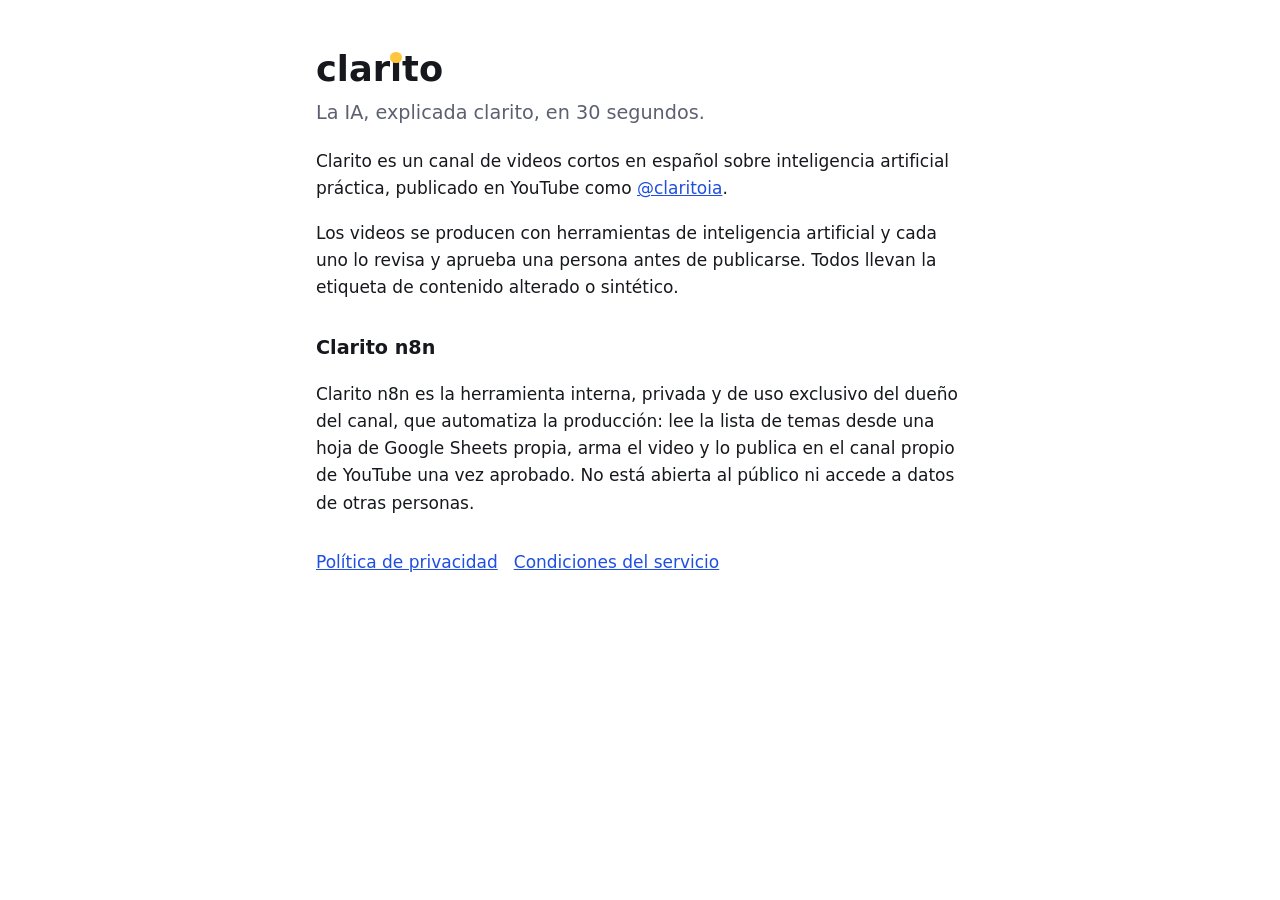
==== index.html @ ea17e061 "Add files via upload" ====
<!doctype html>
<html lang="es">
<head>
<meta charset="utf-8">
<meta name="viewport" content="width=device-width, initial-scale=1">
<title>Clarito</title>
<link rel="stylesheet" href="estilo.css">
</head>
<body>
<main>
  <h1>clar<span class="i">i</span>to</h1>
  <p class="promesa">La IA, explicada clarito, en 30 segundos.</p>
  <p>Clarito es un canal de videos cortos en español sobre inteligencia artificial práctica, publicado en YouTube como <a href="https://www.youtube.com/@claritoia">@claritoia</a>.</p>
  <p>Los videos se producen con herramientas de inteligencia artificial y cada uno lo revisa y aprueba una persona antes de publicarse. Todos llevan la etiqueta de contenido alterado o sintético.</p>
  <h2>Clarito n8n</h2>
  <p>Clarito n8n es la herramienta interna, privada y de uso exclusivo del dueño del canal, que automatiza la producción: lee la lista de temas desde una hoja de Google Sheets propia, arma el video y lo publica en el canal propio de YouTube una vez aprobado. No está abierta al público ni accede a datos de otras personas.</p>
  <nav>
    <a href="privacidad.html">Política de privacidad</a>
    <a href="condiciones.html">Condiciones del servicio</a>
  </nav>
</main>
</body>
</html>
---- estilo.css ----
:root { --azul: #1F4FE0; --ambar: #FFC53D; --tinta: #16181D; --fondo: #FFFFFF; --suave: #5B6170; }
@media (prefers-color-scheme: dark) { :root { --fondo: #16181D; --tinta: #F2F3F5; --suave: #A9AEB9; --azul: #7A9BFF; } }
* { box-sizing: border-box; }
body { margin: 0; background: var(--fondo); color: var(--tinta); font: 17px/1.6 "IBM Plex Sans", system-ui, -apple-system, "Segoe UI", sans-serif; }
main { max-width: 680px; margin: 0 auto; padding: 48px 16px 64px; }
h1 { font-size: 2.2rem; line-height: 1.2; margin: 0 0 8px; }
h2 { font-size: 1.2rem; margin: 32px 0 8px; }
a { color: var(--azul); }
.i { position: relative; }
.i::after { content: ""; position: absolute; left: 50%; top: 0.12em; width: 0.32em; height: 0.32em; margin-left: -0.16em; border-radius: 50%; background: var(--ambar); }
.promesa { font-size: 1.2rem; color: var(--suave); margin-top: 0; }
.fecha { color: var(--suave); margin-top: 0; }
nav { display: flex; flex-wrap: wrap; gap: 16px; margin-top: 32px; }
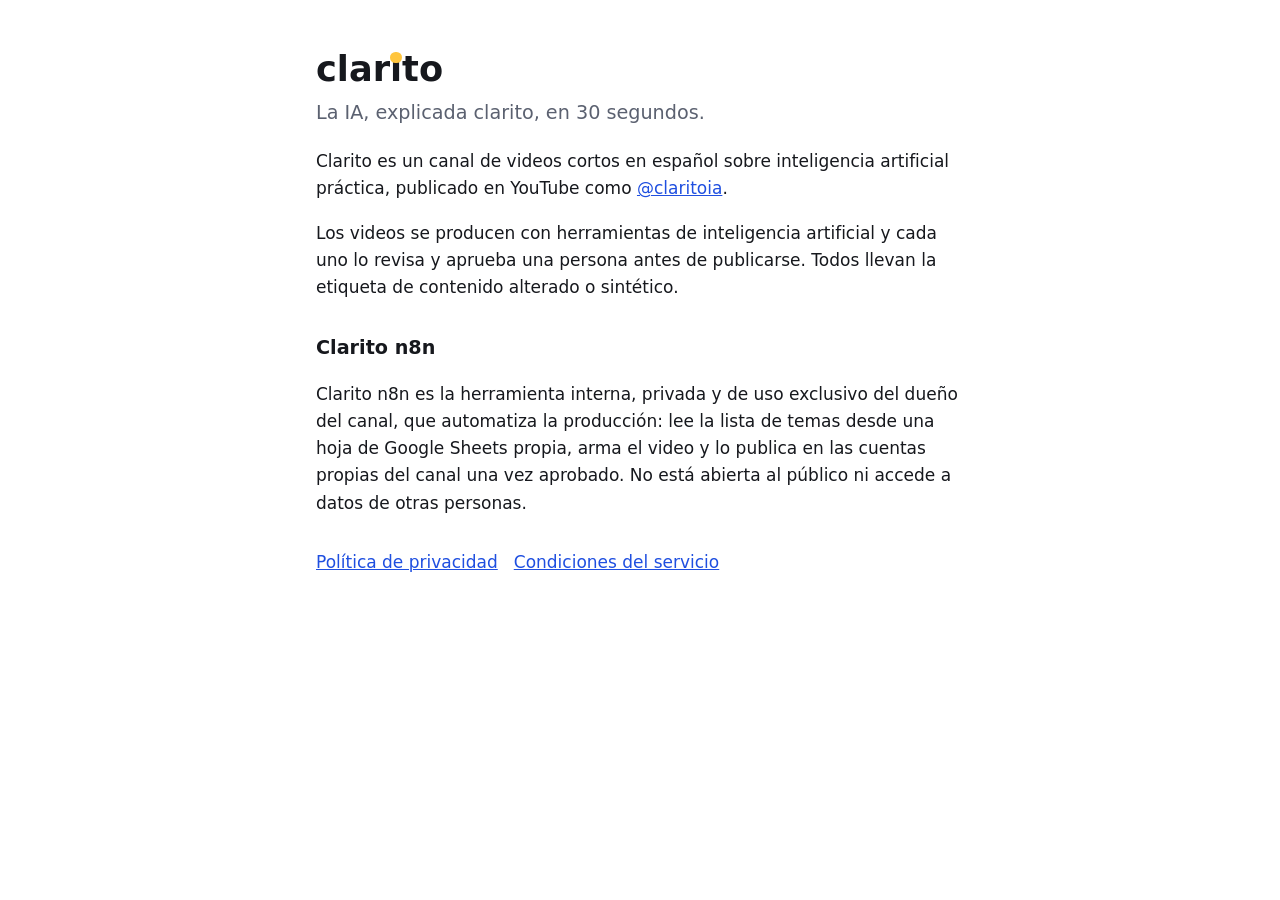
==== commit 21600e56: "Política y condiciones: suma Instagram y Facebook Explica qué datos de Meta usa la herramienta, cómo" ====
--- a/index.html
+++ b/index.html
@@ -13,7 +13,7 @@
   <p>Clarito es un canal de videos cortos en español sobre inteligencia artificial práctica, publicado en YouTube como <a href="https://www.youtube.com/@claritoia">@claritoia</a>.</p>
   <p>Los videos se producen con herramientas de inteligencia artificial y cada uno lo revisa y aprueba una persona antes de publicarse. Todos llevan la etiqueta de contenido alterado o sintético.</p>
   <h2>Clarito n8n</h2>
-  <p>Clarito n8n es la herramienta interna, privada y de uso exclusivo del dueño del canal, que automatiza la producción: lee la lista de temas desde una hoja de Google Sheets propia, arma el video y lo publica en el canal propio de YouTube una vez aprobado. No está abierta al público ni accede a datos de otras personas.</p>
+  <p>Clarito n8n es la herramienta interna, privada y de uso exclusivo del dueño del canal, que automatiza la producción: lee la lista de temas desde una hoja de Google Sheets propia, arma el video y lo publica en las cuentas propias del canal una vez aprobado. No está abierta al público ni accede a datos de otras personas.</p>
   <nav>
     <a href="privacidad.html">Política de privacidad</a>
     <a href="condiciones.html">Condiciones del servicio</a>
